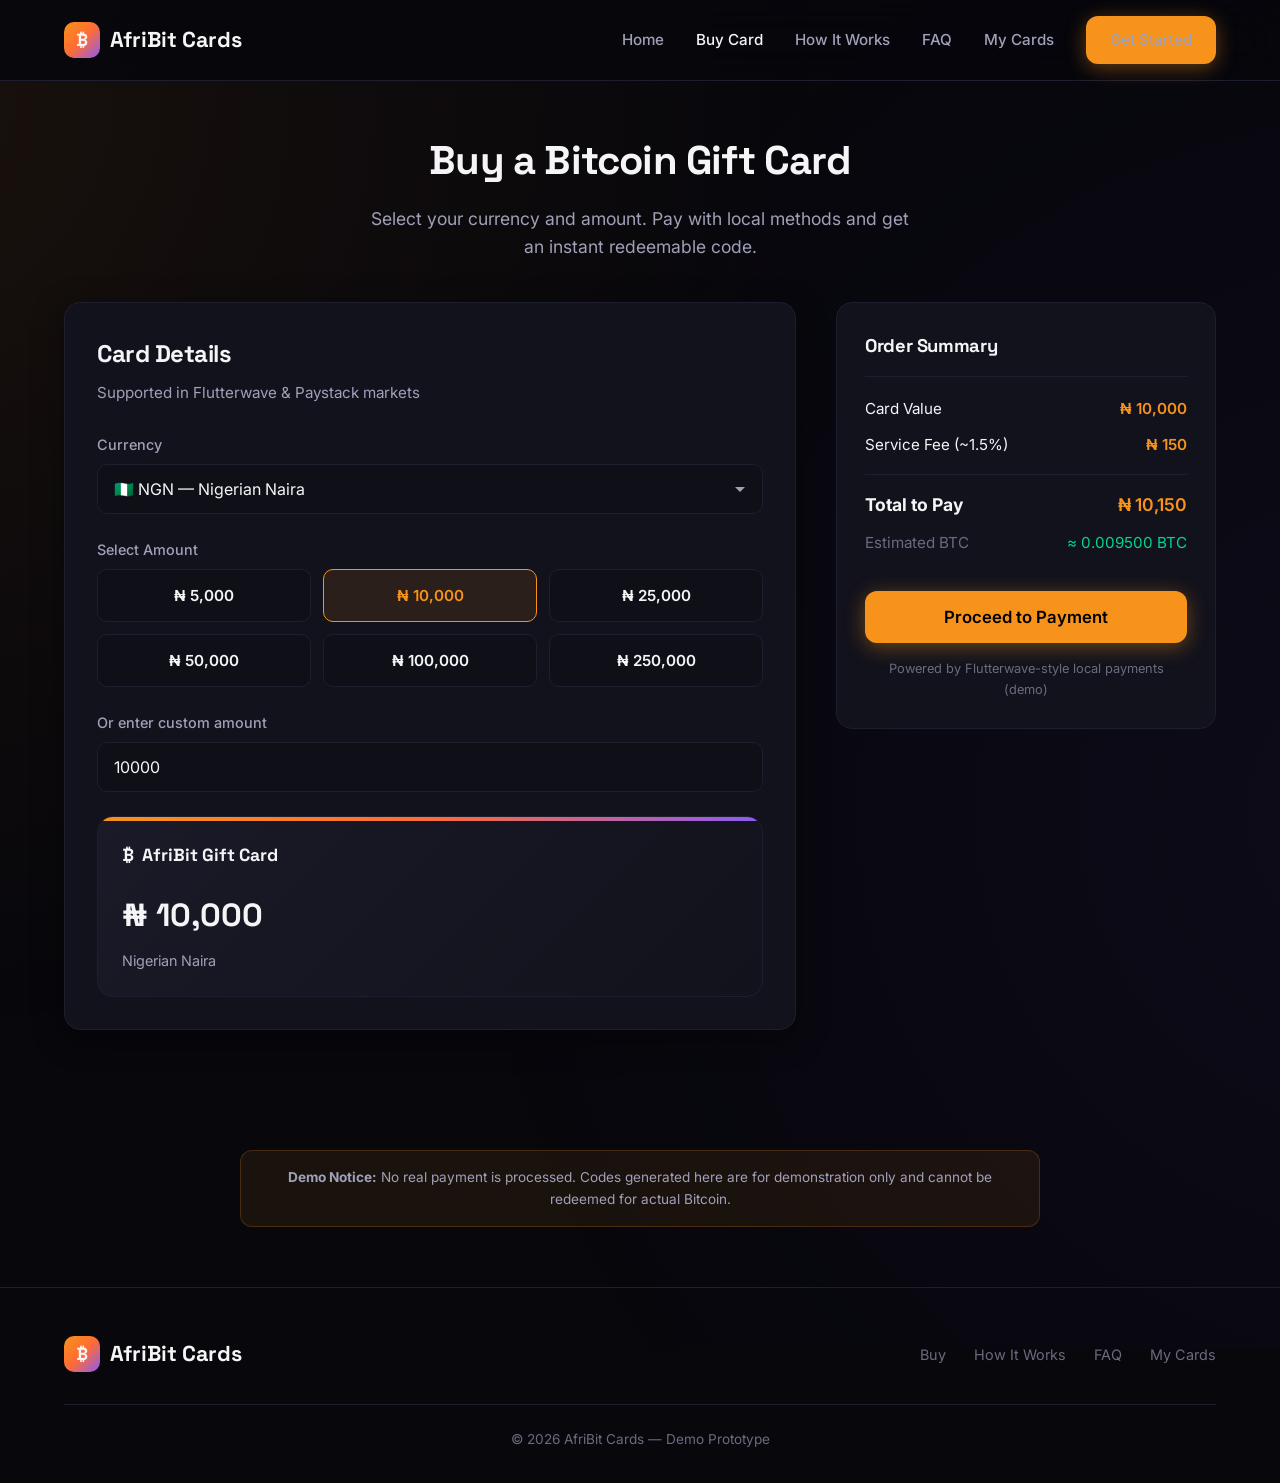
==== buy.html @ 43f4404a "Add files via upload" ====
<!DOCTYPE html>
<html lang="en">
<head>
  <meta charset="UTF-8">
  <meta name="viewport" content="width=device-width, initial-scale=1.0">
  <title>Buy Bitcoin Gift Card — AfriBit Cards</title>
  <link rel="stylesheet" href="css/style.css">
</head>
<body>
  <nav class="navbar">
    <div class="container nav-inner">
      <a href="index.html" class="logo">
        <div class="logo-icon">₿</div>
        AfriBit Cards
      </a>
      <div class="nav-links">
        <a href="index.html">Home</a>
        <a href="buy.html" class="active">Buy Card</a>
        <a href="how-it-works.html">How It Works</a>
        <a href="faq.html">FAQ</a>
        <a href="my-cards.html">My Cards</a>
        <a href="buy.html" class="btn btn-primary">Get Started</a>
      </div>
      <button class="mobile-toggle">☰</button>
    </div>
  </nav>

  <section class="section" style="padding-top: 48px;">
    <div class="container">
      <div class="section-header" style="margin-bottom: 40px;">
        <h2>Buy a Bitcoin Gift Card</h2>
        <p>Select your currency and amount. Pay with local methods and get an instant redeemable code.</p>
      </div>

      <div class="buy-layout">
        <!-- Form -->
        <div class="buy-card">
          <h2>Card Details</h2>
          <p class="subtitle">Supported in Flutterwave & Paystack markets</p>

          <div class="form-group">
            <label for="currency">Currency</label>
            <select id="currency" class="form-control">
              <!-- Populated by JS -->
            </select>
          </div>

          <div class="form-group">
            <label>Select Amount</label>
            <div class="amount-grid" id="amountGrid">
              <!-- Populated by JS -->
            </div>
          </div>

          <div class="form-group">
            <label for="customAmount">Or enter custom amount</label>
            <input type="number" id="customAmount" class="form-control" placeholder="Enter amount" min="1">
          </div>

          <div class="gift-preview">
            <div class="brand">
              <span>₿</span> AfriBit Gift Card
            </div>
            <div class="amount" id="previewAmount">₦ 10,000</div>
            <div class="currency" id="previewCurrency">Nigerian Naira</div>
          </div>
        </div>

        <!-- Summary -->
        <div class="summary-card">
          <h3>Order Summary</h3>
          <div class="summary-row">
            <span>Card Value</span>
            <span class="value" id="sumAmount">—</span>
          </div>
          <div class="summary-row">
            <span>Service Fee (~1.5%)</span>
            <span class="value" id="sumFee">—</span>
          </div>
          <div class="summary-row total">
            <span>Total to Pay</span>
            <span class="value" id="sumTotal">—</span>
          </div>
          <div class="summary-row" style="margin-top: 12px;">
            <span style="color: var(--text-muted);">Estimated BTC</span>
            <span id="sumBtc" style="color: var(--success);">—</span>
          </div>

          <button class="btn btn-primary btn-block btn-lg mt-6" onclick="openPaymentModal()">
            Proceed to Payment
          </button>

          <p style="font-size: 0.8rem; color: var(--text-muted); text-align: center; margin-top: 16px;">
            Powered by Flutterwave-style local payments (demo)
          </p>
        </div>
      </div>
    </div>
  </section>

  <!-- Payment Modal -->
  <div class="modal-overlay" id="paymentModal">
    <div class="modal">
      <!-- Step 1: Payment -->
      <div id="paymentStep">
        <h3>Complete Payment</h3>
        <p>Choose how you want to pay. This is a simulated flow for demonstration.</p>

        <div class="payment-methods">
          <div class="payment-method selected" onclick="selectPaymentMethod(this)">
            <div class="icon">FW</div>
            <div>
              <div style="font-weight: 600;">Flutterwave</div>
              <div style="font-size: 0.85rem; color: var(--text-muted);">Card, Bank, Mobile Money</div>
            </div>
          </div>
          <div class="payment-method" onclick="selectPaymentMethod(this)">
            <div class="icon">MM</div>
            <div>
              <div style="font-weight: 600;">Mobile Money</div>
              <div style="font-size: 0.85rem; color: var(--text-muted);">M-Pesa, MTN, Airtel, etc.</div>
            </div>
          </div>
          <div class="payment-method" onclick="selectPaymentMethod(this)">
            <div class="icon">BT</div>
            <div>
              <div style="font-weight: 600;">Bank Transfer</div>
              <div style="font-size: 0.85rem; color: var(--text-muted);">Direct local bank transfer</div>
            </div>
          </div>
        </div>

        <button class="btn btn-primary btn-block" id="payBtn" onclick="processPayment()">Pay Now</button>
        <button class="btn btn-outline btn-block mt-4" onclick="closePaymentModal()">Cancel</button>
      </div>

      <!-- Step 2: Success -->
      <div id="successStep" style="display: none; text-align: center;">
        <div style="font-size: 3rem; margin-bottom: 12px;">🎉</div>
        <h3>Payment Successful!</h3>
        <p>Your Bitcoin gift card is ready. Amount: <strong id="successAmount"></strong></p>

        <div class="success-code" id="giftCode">AB-XXXX-XXXX-XXXX</div>

        <button class="btn btn-primary btn-block" id="copyBtn" onclick="copyCode()">Copy Code</button>
        <button class="btn btn-outline btn-block mt-4" id="emailSimBtn" onclick="simulateBuyEmail()">📧 Simulate Email Receipt</button>
        <a href="my-cards.html" class="btn btn-outline btn-block mt-4">View My Cards</a>
        <button class="btn btn-outline btn-block mt-4" onclick="closeSuccess()" style="margin-top: 12px;">Buy Another</button>
        <div id="buyEmailPreview" style="display:none; margin-top:16px; text-align:left; background:var(--bg-secondary); border:1px solid var(--border); border-radius:12px; padding:16px; font-size:0.85rem;"></div>
      </div>
    </div>
  </div>

  <div class="disclaimer">
    <strong>Demo Notice:</strong> No real payment is processed. Codes generated here are for demonstration only and cannot be redeemed for actual Bitcoin.
  </div>

  <footer class="footer">
    <div class="container">
      <div class="footer-inner">
        <a href="index.html" class="logo">
          <div class="logo-icon">₿</div>
          AfriBit Cards
        </a>
        <div class="footer-links">
          <a href="buy.html">Buy</a>
          <a href="how-it-works.html">How It Works</a>
          <a href="faq.html">FAQ</a>
          <a href="my-cards.html">My Cards</a>
        </div>
      </div>
      <div class="footer-bottom">
        © 2026 AfriBit Cards — Demo Prototype
      </div>
    </div>
  </footer>

  <script src="js/main.js"></script>
</body>
</html>
---- css/style.css ----
/* AfriBit Cards - Modern Dark Crypto Style */
@import url('https://fonts.googleapis.com/css2?family=Inter:wght@300;400;500;600;700;800&family=Space+Grotesk:wght@500;600;700&display=swap');

:root {
  --bg-primary: #07070c;
  --bg-secondary: #0f0f18;
  --bg-card: #12121c;
  --bg-card-hover: #1a1a28;
  --border: #1e1e2e;
  --border-glow: rgba(247, 147, 26, 0.25);
  --text-primary: #f5f5f7;
  --text-secondary: #a0a0b8;
  --text-muted: #6b6b80;
  --accent: #f7931a;
  --accent-hover: #ffaa33;
  --accent-glow: rgba(247, 147, 26, 0.4);
  --success: #00d68f;
  --purple: #8b5cf6;
  --gradient: linear-gradient(135deg, #f7931a 0%, #ff6b35 50%, #8b5cf6 100%);
  --gradient-dark: linear-gradient(180deg, #0f0f18 0%, #07070c 100%);
  --radius: 16px;
  --radius-sm: 10px;
  --shadow: 0 8px 32px rgba(0, 0, 0, 0.4);
  --shadow-glow: 0 0 40px rgba(247, 147, 26, 0.15);
}

* {
  margin: 0;
  padding: 0;
  box-sizing: border-box;
}

body {
  font-family: 'Inter', system-ui, sans-serif;
  background: var(--bg-primary);
  color: var(--text-primary);
  line-height: 1.6;
  min-height: 100vh;
  overflow-x: hidden;
}

/* Background effects */
body::before {
  content: '';
  position: fixed;
  top: -50%;
  left: -50%;
  width: 200%;
  height: 200%;
  background: 
    radial-gradient(circle at 20% 30%, rgba(247, 147, 26, 0.08) 0%, transparent 40%),
    radial-gradient(circle at 80% 70%, rgba(139, 92, 246, 0.06) 0%, transparent 40%);
  pointer-events: none;
  z-index: -1;
}

a {
  color: inherit;
  text-decoration: none;
}

img {
  max-width: 100%;
}

/* Typography */
h1, h2, h3, h4 {
  font-family: 'Space Grotesk', 'Inter', sans-serif;
  font-weight: 700;
  letter-spacing: -0.02em;
}

.container {
  width: 100%;
  max-width: 1200px;
  margin: 0 auto;
  padding: 0 24px;
}

/* ========== NAVBAR ========== */
.navbar {
  position: sticky;
  top: 0;
  z-index: 100;
  background: rgba(7, 7, 12, 0.85);
  backdrop-filter: blur(20px);
  border-bottom: 1px solid var(--border);
  padding: 16px 0;
}

.nav-inner {
  display: flex;
  align-items: center;
  justify-content: space-between;
}

.logo {
  display: flex;
  align-items: center;
  gap: 10px;
  font-family: 'Space Grotesk', sans-serif;
  font-weight: 700;
  font-size: 1.35rem;
}

.logo-icon {
  width: 36px;
  height: 36px;
  background: var(--gradient);
  border-radius: 10px;
  display: flex;
  align-items: center;
  justify-content: center;
  font-size: 1.1rem;
}

.nav-links {
  display: flex;
  align-items: center;
  gap: 32px;
}

.nav-links a {
  color: var(--text-secondary);
  font-weight: 500;
  font-size: 0.95rem;
  transition: color 0.2s;
}

.nav-links a:hover,
.nav-links a.active {
  color: var(--text-primary);
}

.btn {
  display: inline-flex;
  align-items: center;
  justify-content: center;
  gap: 8px;
  padding: 12px 24px;
  border-radius: 12px;
  font-weight: 600;
  font-size: 0.95rem;
  border: none;
  cursor: pointer;
  transition: all 0.25s ease;
  font-family: inherit;
}

.btn-primary {
  background: var(--accent);
  color: #000;
  box-shadow: 0 4px 20px var(--accent-glow);
}

.btn-primary:hover {
  background: var(--accent-hover);
  transform: translateY(-2px);
  box-shadow: 0 6px 28px var(--accent-glow);
}

.btn-outline {
  background: transparent;
  color: var(--text-primary);
  border: 1px solid var(--border);
}

.btn-outline:hover {
  border-color: var(--accent);
  color: var(--accent);
}

.btn-lg {
  padding: 16px 32px;
  font-size: 1.05rem;
}

.btn-block {
  width: 100%;
}

/* ========== HERO ========== */
.hero {
  padding: 80px 0 100px;
  text-align: center;
  position: relative;
}

.hero-badge {
  display: inline-flex;
  align-items: center;
  gap: 8px;
  background: rgba(247, 147, 26, 0.12);
  border: 1px solid rgba(247, 147, 26, 0.3);
  color: var(--accent);
  padding: 8px 16px;
  border-radius: 50px;
  font-size: 0.85rem;
  font-weight: 600;
  margin-bottom: 28px;
}

.hero h1 {
  font-size: clamp(2.4rem, 5.5vw, 3.8rem);
  line-height: 1.15;
  margin-bottom: 20px;
  max-width: 800px;
  margin-left: auto;
  margin-right: auto;
}

.hero h1 span {
  background: var(--gradient);
  -webkit-background-clip: text;
  -webkit-text-fill-color: transparent;
  background-clip: text;
}

.hero p {
  font-size: 1.2rem;
  color: var(--text-secondary);
  max-width: 580px;
  margin: 0 auto 40px;
}

.hero-cta {
  display: flex;
  gap: 16px;
  justify-content: center;
  flex-wrap: wrap;
}

.hero-stats {
  display: flex;
  justify-content: center;
  gap: 48px;
  margin-top: 64px;
  flex-wrap: wrap;
}

.stat {
  text-align: center;
}

.stat-value {
  font-family: 'Space Grotesk', sans-serif;
  font-size: 1.8rem;
  font-weight: 700;
  color: var(--accent);
}

.stat-label {
  font-size: 0.9rem;
  color: var(--text-muted);
  margin-top: 4px;
}

/* ========== SECTIONS ========== */
.section {
  padding: 80px 0;
}

.section-header {
  text-align: center;
  margin-bottom: 56px;
}

.section-header h2 {
  font-size: clamp(1.8rem, 3.5vw, 2.5rem);
  margin-bottom: 12px;
}

.section-header p {
  color: var(--text-secondary);
  font-size: 1.1rem;
  max-width: 560px;
  margin: 0 auto;
}

/* Cards grid */
.features-grid {
  display: grid;
  grid-template-columns: repeat(auto-fit, minmax(280px, 1fr));
  gap: 24px;
}

.feature-card {
  background: var(--bg-card);
  border: 1px solid var(--border);
  border-radius: var(--radius);
  padding: 32px;
  transition: all 0.3s ease;
}

.feature-card:hover {
  border-color: var(--border-glow);
  background: var(--bg-card-hover);
  transform: translateY(-4px);
  box-shadow: var(--shadow-glow);
}

.feature-icon {
  width: 52px;
  height: 52px;
  background: rgba(247, 147, 26, 0.12);
  border-radius: 14px;
  display: flex;
  align-items: center;
  justify-content: center;
  font-size: 1.5rem;
  margin-bottom: 20px;
}

.feature-card h3 {
  font-size: 1.25rem;
  margin-bottom: 10px;
}

.feature-card p {
  color: var(--text-secondary);
  font-size: 0.95rem;
}

/* ========== BUY PAGE ========== */
.buy-layout {
  display: grid;
  grid-template-columns: 1fr 380px;
  gap: 40px;
  align-items: start;
}

@media (max-width: 900px) {
  .buy-layout {
    grid-template-columns: 1fr;
  }
}

.buy-card {
  background: var(--bg-card);
  border: 1px solid var(--border);
  border-radius: var(--radius);
  padding: 32px;
  box-shadow: var(--shadow);
}

.buy-card h2 {
  font-size: 1.5rem;
  margin-bottom: 8px;
}

.buy-card .subtitle {
  color: var(--text-secondary);
  margin-bottom: 28px;
  font-size: 0.95rem;
}

.form-group {
  margin-bottom: 24px;
}

.form-group label {
  display: block;
  font-weight: 500;
  font-size: 0.9rem;
  margin-bottom: 8px;
  color: var(--text-secondary);
}

.form-control {
  width: 100%;
  padding: 14px 16px;
  background: var(--bg-secondary);
  border: 1px solid var(--border);
  border-radius: var(--radius-sm);
  color: var(--text-primary);
  font-size: 1rem;
  font-family: inherit;
  transition: border-color 0.2s;
}

.form-control:focus {
  outline: none;
  border-color: var(--accent);
}

select.form-control {
  appearance: none;
  background-image: url("data:image/svg+xml,%3Csvg xmlns='http://www.w3.org/2000/svg' width='16' height='16' fill='%23a0a0b8' viewBox='0 0 16 16'%3E%3Cpath d='M8 11L3 6h10l-5 5z'/%3E%3C/svg%3E");
  background-repeat: no-repeat;
  background-position: right 14px center;
  padding-right: 40px;
}

.amount-grid {
  display: grid;
  grid-template-columns: repeat(3, 1fr);
  gap: 12px;
  margin-bottom: 16px;
}

.amount-btn {
  padding: 16px 8px;
  background: var(--bg-secondary);
  border: 1px solid var(--border);
  border-radius: var(--radius-sm);
  color: var(--text-primary);
  font-weight: 600;
  cursor: pointer;
  transition: all 0.2s;
  font-family: inherit;
  font-size: 0.95rem;
}

.amount-btn:hover,
.amount-btn.active {
  border-color: var(--accent);
  background: rgba(247, 147, 26, 0.1);
  color: var(--accent);
}

.custom-amount {
  display: flex;
  gap: 12px;
  align-items: center;
}

.custom-amount input {
  flex: 1;
}

.summary-card {
  background: var(--bg-card);
  border: 1px solid var(--border);
  border-radius: var(--radius);
  padding: 28px;
  position: sticky;
  top: 100px;
}

.summary-card h3 {
  font-size: 1.15rem;
  margin-bottom: 20px;
  padding-bottom: 16px;
  border-bottom: 1px solid var(--border);
}

.summary-row {
  display: flex;
  justify-content: space-between;
  margin-bottom: 12px;
  font-size: 0.95rem;
}

.summary-row.total {
  margin-top: 16px;
  padding-top: 16px;
  border-top: 1px solid var(--border);
  font-weight: 700;
  font-size: 1.1rem;
}

.summary-row .value {
  color: var(--accent);
  font-weight: 600;
}

/* Gift card preview */
.gift-preview {
  background: linear-gradient(135deg, #1a1a28 0%, #12121c 100%);
  border: 1px solid var(--border);
  border-radius: 16px;
  padding: 24px;
  margin-top: 24px;
  position: relative;
  overflow: hidden;
}

.gift-preview::before {
  content: '';
  position: absolute;
  top: 0;
  left: 0;
  right: 0;
  height: 4px;
  background: var(--gradient);
}

.gift-preview .brand {
  font-family: 'Space Grotesk', sans-serif;
  font-weight: 700;
  font-size: 1.1rem;
  margin-bottom: 20px;
  display: flex;
  align-items: center;
  gap: 8px;
}

.gift-preview .amount {
  font-size: 2rem;
  font-weight: 800;
  font-family: 'Space Grotesk', sans-serif;
  margin-bottom: 8px;
}

.gift-preview .currency {
  color: var(--text-secondary);
  font-size: 0.9rem;
}

/* Modal */
.modal-overlay {
  position: fixed;
  inset: 0;
  background: rgba(0, 0, 0, 0.75);
  backdrop-filter: blur(8px);
  display: flex;
  align-items: center;
  justify-content: center;
  z-index: 1000;
  opacity: 0;
  visibility: hidden;
  transition: all 0.3s;
}

.modal-overlay.active {
  opacity: 1;
  visibility: visible;
}

.modal {
  background: var(--bg-card);
  border: 1px solid var(--border);
  border-radius: 20px;
  padding: 36px;
  width: 90%;
  max-width: 440px;
  transform: translateY(20px);
  transition: transform 0.3s;
  box-shadow: var(--shadow);
}

.modal-overlay.active .modal {
  transform: translateY(0);
}

.modal h3 {
  font-size: 1.4rem;
  margin-bottom: 8px;
}

.modal p {
  color: var(--text-secondary);
  margin-bottom: 24px;
  font-size: 0.95rem;
}

.payment-methods {
  display: grid;
  gap: 12px;
  margin-bottom: 24px;
}

.payment-method {
  display: flex;
  align-items: center;
  gap: 14px;
  padding: 16px;
  background: var(--bg-secondary);
  border: 1px solid var(--border);
  border-radius: 12px;
  cursor: pointer;
  transition: all 0.2s;
}

.payment-method:hover,
.payment-method.selected {
  border-color: var(--accent);
  background: rgba(247, 147, 26, 0.08);
}

.payment-method .icon {
  width: 40px;
  height: 40px;
  background: #fff;
  border-radius: 8px;
  display: flex;
  align-items: center;
  justify-content: center;
  font-weight: 700;
  font-size: 0.75rem;
  color: #000;
}

/* Success state */
.success-code {
  background: var(--bg-secondary);
  border: 1px dashed var(--accent);
  border-radius: 12px;
  padding: 20px;
  text-align: center;
  margin: 20px 0;
  font-family: 'Space Grotesk', monospace;
  font-size: 1.3rem;
  font-weight: 700;
  letter-spacing: 2px;
  color: var(--accent);
  word-break: break-all;
}

/* ========== HOW IT WORKS ========== */
.steps {
  display: grid;
  grid-template-columns: repeat(auto-fit, minmax(240px, 1fr));
  gap: 32px;
  counter-reset: step;
}

.step {
  position: relative;
  text-align: center;
  padding: 0 16px;
}

.step-number {
  width: 56px;
  height: 56px;
  background: var(--gradient);
  border-radius: 50%;
  display: flex;
  align-items: center;
  justify-content: center;
  font-family: 'Space Grotesk', sans-serif;
  font-weight: 700;
  font-size: 1.3rem;
  color: #000;
  margin: 0 auto 20px;
}

.step h3 {
  font-size: 1.2rem;
  margin-bottom: 10px;
}

.step p {
  color: var(--text-secondary);
  font-size: 0.95rem;
}

/* ========== FAQ ========== */
.faq-list {
  max-width: 760px;
  margin: 0 auto;
}

.faq-item {
  background: var(--bg-card);
  border: 1px solid var(--border);
  border-radius: var(--radius-sm);
  margin-bottom: 12px;
  overflow: hidden;
}

.faq-question {
  width: 100%;
  padding: 20px 24px;
  background: transparent;
  border: none;
  color: var(--text-primary);
  font-weight: 600;
  font-size: 1rem;
  text-align: left;
  cursor: pointer;
  display: flex;
  justify-content: space-between;
  align-items: center;
  font-family: inherit;
}

.faq-question:hover {
  color: var(--accent);
}

.faq-answer {
  padding: 0 24px 20px;
  color: var(--text-secondary);
  font-size: 0.95rem;
  display: none;
}

.faq-item.open .faq-answer {
  display: block;
}

.faq-item.open .faq-question span {
  transform: rotate(45deg);
}

/* ========== FOOTER ========== */
.footer {
  border-top: 1px solid var(--border);
  padding: 48px 0 32px;
  margin-top: 60px;
}

.footer-inner {
  display: flex;
  justify-content: space-between;
  align-items: center;
  flex-wrap: wrap;
  gap: 24px;
}

.footer-links {
  display: flex;
  gap: 28px;
}

.footer-links a {
  color: var(--text-muted);
  font-size: 0.9rem;
}

.footer-links a:hover {
  color: var(--text-primary);
}

.footer-bottom {
  margin-top: 32px;
  padding-top: 24px;
  border-top: 1px solid var(--border);
  text-align: center;
  color: var(--text-muted);
  font-size: 0.85rem;
}

.disclaimer {
  background: rgba(247, 147, 26, 0.08);
  border: 1px solid rgba(247, 147, 26, 0.2);
  border-radius: 12px;
  padding: 16px 20px;
  margin: 40px auto 0;
  max-width: 800px;
  font-size: 0.85rem;
  color: var(--text-secondary);
  text-align: center;
}

/* Utilities */
.text-center { text-align: center; }
.mt-4 { margin-top: 16px; }
.mt-6 { margin-top: 24px; }
.mb-4 { margin-bottom: 16px; }

/* Mobile nav */
.mobile-toggle {
  display: none;
  background: none;
  border: none;
  color: var(--text-primary);
  font-size: 1.5rem;
  cursor: pointer;
}

@media (max-width: 768px) {
  .nav-links {
    display: none;
  }
  .mobile-toggle {
    display: block;
  }
  .hero {
    padding: 60px 0 80px;
  }
  .hero-stats {
    gap: 32px;
  }
  .amount-grid {
    grid-template-columns: repeat(2, 1fr);
  }
}
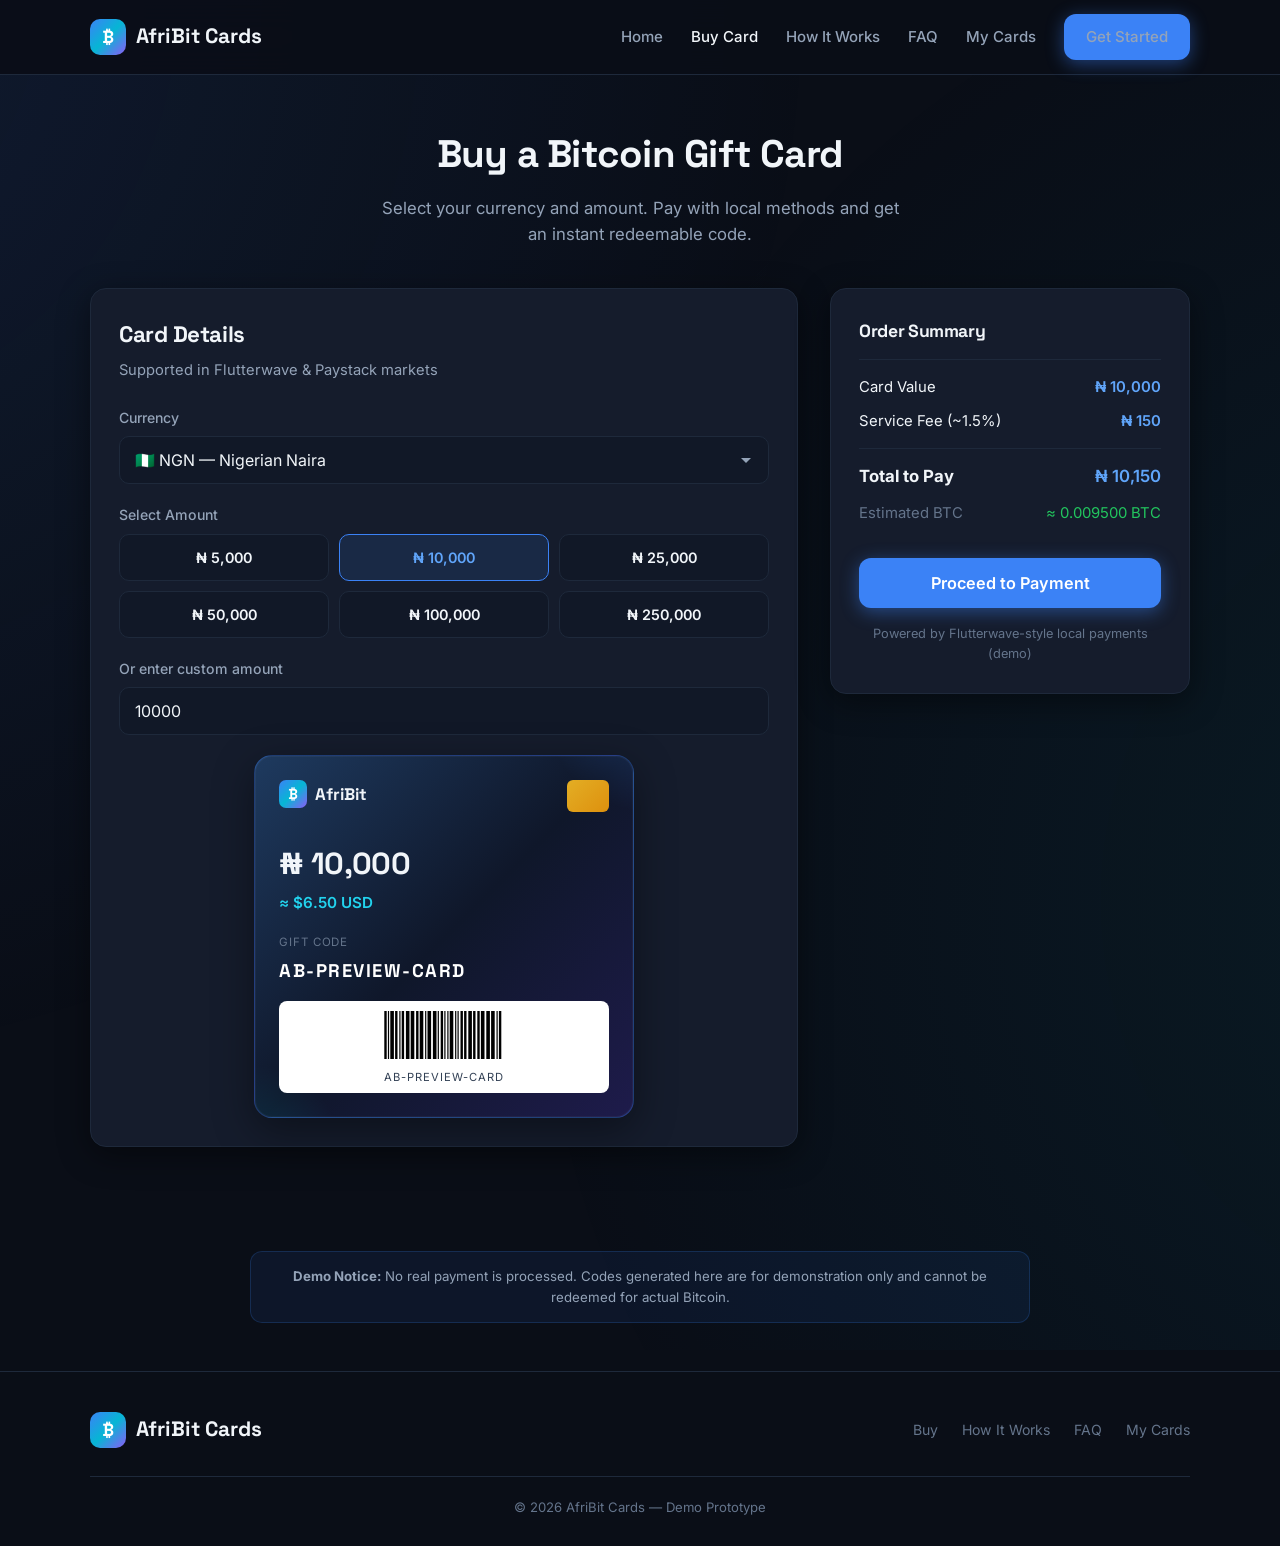
==== commit 119c2e9d: "Add files via upload" ====
--- a/buy.html
+++ b/buy.html
@@ -57,12 +57,8 @@
             <input type="number" id="customAmount" class="form-control" placeholder="Enter amount" min="1">
           </div>
 
-          <div class="gift-preview">
-            <div class="brand">
-              <span>₿</span> AfriBit Gift Card
-            </div>
-            <div class="amount" id="previewAmount">₦ 10,000</div>
-            <div class="currency" id="previewCurrency">Nigerian Naira</div>
+          <div class="gift-preview" id="livePreview">
+            <!-- live preview updated by JS -->
           </div>
         </div>
 
--- a/css/style.css
+++ b/css/style.css
@@ -1,34 +1,30 @@
-/* AfriBit Cards - Modern Dark Crypto Style */
+/* AfriBit Cards - Dark Blue Modern Fintech Theme */
 @import url('https://fonts.googleapis.com/css2?family=Inter:wght@300;400;500;600;700;800&family=Space+Grotesk:wght@500;600;700&display=swap');
 
 :root {
-  --bg-primary: #07070c;
-  --bg-secondary: #0f0f18;
-  --bg-card: #12121c;
-  --bg-card-hover: #1a1a28;
-  --border: #1e1e2e;
-  --border-glow: rgba(247, 147, 26, 0.25);
-  --text-primary: #f5f5f7;
-  --text-secondary: #a0a0b8;
-  --text-muted: #6b6b80;
-  --accent: #f7931a;
-  --accent-hover: #ffaa33;
-  --accent-glow: rgba(247, 147, 26, 0.4);
-  --success: #00d68f;
-  --purple: #8b5cf6;
-  --gradient: linear-gradient(135deg, #f7931a 0%, #ff6b35 50%, #8b5cf6 100%);
-  --gradient-dark: linear-gradient(180deg, #0f0f18 0%, #07070c 100%);
+  --bg-primary: #0a0e17;
+  --bg-secondary: #111827;
+  --bg-card: #151c2c;
+  --bg-card-hover: #1c2538;
+  --border: #1e293b;
+  --border-glow: rgba(59, 130, 246, 0.35);
+  --text-primary: #f1f5f9;
+  --text-secondary: #94a3b8;
+  --text-muted: #64748b;
+  --accent: #3b82f6;
+  --accent-hover: #60a5fa;
+  --accent-glow: rgba(59, 130, 246, 0.45);
+  --success: #22c55e;
+  --cyan: #22d3ee;
+  --gradient: linear-gradient(135deg, #3b82f6 0%, #06b6d4 50%, #8b5cf6 100%);
+  --gradient-card: linear-gradient(135deg, #1e3a5f 0%, #0f172a 50%, #1e1b4b 100%);
   --radius: 16px;
   --radius-sm: 10px;
-  --shadow: 0 8px 32px rgba(0, 0, 0, 0.4);
-  --shadow-glow: 0 0 40px rgba(247, 147, 26, 0.15);
-}
-
-* {
-  margin: 0;
-  padding: 0;
-  box-sizing: border-box;
-}
+  --shadow: 0 8px 32px rgba(0, 0, 0, 0.45);
+  --shadow-glow: 0 0 40px rgba(59, 130, 246, 0.18);
+}
+
+* { margin: 0; padding: 0; box-sizing: border-box; }
 
 body {
   font-family: 'Inter', system-ui, sans-serif;
@@ -39,31 +35,21 @@
   overflow-x: hidden;
 }
 
-/* Background effects */
 body::before {
   content: '';
   position: fixed;
-  top: -50%;
-  left: -50%;
-  width: 200%;
-  height: 200%;
+  top: -50%; left: -50%;
+  width: 200%; height: 200%;
   background: 
-    radial-gradient(circle at 20% 30%, rgba(247, 147, 26, 0.08) 0%, transparent 40%),
-    radial-gradient(circle at 80% 70%, rgba(139, 92, 246, 0.06) 0%, transparent 40%);
+    radial-gradient(circle at 15% 25%, rgba(59, 130, 246, 0.12) 0%, transparent 42%),
+    radial-gradient(circle at 85% 75%, rgba(6, 182, 212, 0.08) 0%, transparent 40%);
   pointer-events: none;
   z-index: -1;
 }
 
-a {
-  color: inherit;
-  text-decoration: none;
-}
-
-img {
-  max-width: 100%;
-}
-
-/* Typography */
+a { color: inherit; text-decoration: none; }
+img { max-width: 100%; }
+
 h1, h2, h3, h4 {
   font-family: 'Space Grotesk', 'Inter', sans-serif;
   font-weight: 700;
@@ -72,26 +58,28 @@
 
 .container {
   width: 100%;
-  max-width: 1200px;
+  max-width: 1140px;
   margin: 0 auto;
-  padding: 0 24px;
-}
-
-/* ========== NAVBAR ========== */
+  padding: 0 20px;
+}
+
+/* NAVBAR */
 .navbar {
   position: sticky;
   top: 0;
   z-index: 100;
-  background: rgba(7, 7, 12, 0.85);
-  backdrop-filter: blur(20px);
+  background: rgba(10, 14, 23, 0.92);
+  backdrop-filter: blur(16px);
   border-bottom: 1px solid var(--border);
-  padding: 16px 0;
+  padding: 14px 0;
 }
 
 .nav-inner {
   display: flex;
   align-items: center;
   justify-content: space-between;
+  gap: 16px;
+  position: relative;
 }
 
 .logo {
@@ -100,47 +88,46 @@
   gap: 10px;
   font-family: 'Space Grotesk', sans-serif;
   font-weight: 700;
-  font-size: 1.35rem;
+  font-size: 1.3rem;
+  white-space: nowrap;
 }
 
 .logo-icon {
-  width: 36px;
-  height: 36px;
+  width: 36px; height: 36px;
   background: var(--gradient);
   border-radius: 10px;
   display: flex;
   align-items: center;
   justify-content: center;
   font-size: 1.1rem;
+  color: #fff;
 }
 
 .nav-links {
   display: flex;
   align-items: center;
-  gap: 32px;
+  gap: 28px;
 }
 
 .nav-links a {
   color: var(--text-secondary);
   font-weight: 500;
-  font-size: 0.95rem;
+  font-size: 0.94rem;
   transition: color 0.2s;
 }
 
 .nav-links a:hover,
-.nav-links a.active {
-  color: var(--text-primary);
-}
+.nav-links a.active { color: var(--text-primary); }
 
 .btn {
   display: inline-flex;
   align-items: center;
   justify-content: center;
   gap: 8px;
-  padding: 12px 24px;
+  padding: 11px 22px;
   border-radius: 12px;
   font-weight: 600;
-  font-size: 0.95rem;
+  font-size: 0.94rem;
   border: none;
   cursor: pointer;
   transition: all 0.25s ease;
@@ -149,14 +136,14 @@
 
 .btn-primary {
   background: var(--accent);
-  color: #000;
-  box-shadow: 0 4px 20px var(--accent-glow);
+  color: #fff;
+  box-shadow: 0 4px 18px var(--accent-glow);
 }
 
 .btn-primary:hover {
   background: var(--accent-hover);
   transform: translateY(-2px);
-  box-shadow: 0 6px 28px var(--accent-glow);
+  box-shadow: 0 6px 24px var(--accent-glow);
 }
 
 .btn-outline {
@@ -170,41 +157,55 @@
   color: var(--accent);
 }
 
-.btn-lg {
-  padding: 16px 32px;
-  font-size: 1.05rem;
-}
-
-.btn-block {
-  width: 100%;
-}
-
-/* ========== HERO ========== */
-.hero {
-  padding: 80px 0 100px;
-  text-align: center;
-  position: relative;
-}
+.btn-lg { padding: 15px 30px; font-size: 1.02rem; }
+.btn-block { width: 100%; }
+.btn-sm { padding: 7px 14px; font-size: 0.82rem; border-radius: 8px; }
+
+.mobile-toggle {
+  display: none;
+  background: none;
+  border: none;
+  color: var(--text-primary);
+  font-size: 1.5rem;
+  cursor: pointer;
+  padding: 4px 8px;
+}
+
+.nav-links.mobile-open {
+  display: flex !important;
+  flex-direction: column;
+  position: absolute;
+  top: 100%;
+  left: 0; right: 0;
+  background: var(--bg-secondary);
+  border-bottom: 1px solid var(--border);
+  padding: 16px 20px 24px;
+  gap: 12px;
+  z-index: 99;
+}
+
+/* HERO */
+.hero { padding: 72px 0 90px; text-align: center; }
 
 .hero-badge {
   display: inline-flex;
   align-items: center;
   gap: 8px;
-  background: rgba(247, 147, 26, 0.12);
-  border: 1px solid rgba(247, 147, 26, 0.3);
-  color: var(--accent);
-  padding: 8px 16px;
+  background: rgba(59, 130, 246, 0.12);
+  border: 1px solid rgba(59, 130, 246, 0.3);
+  color: var(--accent-hover);
+  padding: 7px 16px;
   border-radius: 50px;
-  font-size: 0.85rem;
+  font-size: 0.84rem;
   font-weight: 600;
-  margin-bottom: 28px;
+  margin-bottom: 24px;
 }
 
 .hero h1 {
-  font-size: clamp(2.4rem, 5.5vw, 3.8rem);
+  font-size: clamp(2.3rem, 5.2vw, 3.6rem);
   line-height: 1.15;
-  margin-bottom: 20px;
-  max-width: 800px;
+  margin-bottom: 18px;
+  max-width: 780px;
   margin-left: auto;
   margin-right: auto;
 }
@@ -217,15 +218,15 @@
 }
 
 .hero p {
-  font-size: 1.2rem;
+  font-size: 1.15rem;
   color: var(--text-secondary);
-  max-width: 580px;
-  margin: 0 auto 40px;
+  max-width: 560px;
+  margin: 0 auto 36px;
 }
 
 .hero-cta {
   display: flex;
-  gap: 16px;
+  gap: 14px;
   justify-content: center;
   flex-wrap: wrap;
 }
@@ -234,141 +235,113 @@
   display: flex;
   justify-content: center;
   gap: 48px;
-  margin-top: 64px;
+  margin-top: 56px;
   flex-wrap: wrap;
 }
 
-.stat {
-  text-align: center;
-}
-
+.stat { text-align: center; }
 .stat-value {
   font-family: 'Space Grotesk', sans-serif;
-  font-size: 1.8rem;
+  font-size: 1.7rem;
   font-weight: 700;
-  color: var(--accent);
-}
-
+  color: var(--accent-hover);
+}
 .stat-label {
-  font-size: 0.9rem;
+  font-size: 0.88rem;
   color: var(--text-muted);
   margin-top: 4px;
 }
 
-/* ========== SECTIONS ========== */
-.section {
-  padding: 80px 0;
-}
+/* SECTIONS */
+.section { padding: 72px 0; }
 
 .section-header {
   text-align: center;
-  margin-bottom: 56px;
+  margin-bottom: 48px;
 }
 
 .section-header h2 {
-  font-size: clamp(1.8rem, 3.5vw, 2.5rem);
-  margin-bottom: 12px;
+  font-size: clamp(1.7rem, 3.4vw, 2.4rem);
+  margin-bottom: 10px;
 }
 
 .section-header p {
   color: var(--text-secondary);
-  font-size: 1.1rem;
-  max-width: 560px;
+  font-size: 1.05rem;
+  max-width: 540px;
   margin: 0 auto;
 }
 
-/* Cards grid */
 .features-grid {
   display: grid;
-  grid-template-columns: repeat(auto-fit, minmax(280px, 1fr));
-  gap: 24px;
+  grid-template-columns: repeat(auto-fit, minmax(270px, 1fr));
+  gap: 20px;
 }
 
 .feature-card {
   background: var(--bg-card);
   border: 1px solid var(--border);
   border-radius: var(--radius);
-  padding: 32px;
+  padding: 28px;
   transition: all 0.3s ease;
 }
 
 .feature-card:hover {
   border-color: var(--border-glow);
   background: var(--bg-card-hover);
-  transform: translateY(-4px);
+  transform: translateY(-3px);
   box-shadow: var(--shadow-glow);
 }
 
 .feature-icon {
-  width: 52px;
-  height: 52px;
-  background: rgba(247, 147, 26, 0.12);
-  border-radius: 14px;
-  display: flex;
-  align-items: center;
-  justify-content: center;
-  font-size: 1.5rem;
-  margin-bottom: 20px;
-}
-
-.feature-card h3 {
-  font-size: 1.25rem;
-  margin-bottom: 10px;
-}
-
-.feature-card p {
-  color: var(--text-secondary);
-  font-size: 0.95rem;
-}
-
-/* ========== BUY PAGE ========== */
+  width: 48px; height: 48px;
+  background: rgba(59, 130, 246, 0.12);
+  border-radius: 12px;
+  display: flex;
+  align-items: center;
+  justify-content: center;
+  font-size: 1.4rem;
+  margin-bottom: 16px;
+}
+
+.feature-card h3 { font-size: 1.18rem; margin-bottom: 8px; }
+.feature-card p { color: var(--text-secondary); font-size: 0.93rem; }
+
+/* BUY */
 .buy-layout {
   display: grid;
-  grid-template-columns: 1fr 380px;
-  gap: 40px;
+  grid-template-columns: 1fr 360px;
+  gap: 32px;
   align-items: start;
 }
 
 @media (max-width: 900px) {
-  .buy-layout {
-    grid-template-columns: 1fr;
-  }
-}
-
-.buy-card {
+  .buy-layout { grid-template-columns: 1fr; }
+}
+
+.buy-card, .summary-card {
   background: var(--bg-card);
   border: 1px solid var(--border);
   border-radius: var(--radius);
-  padding: 32px;
+  padding: 28px;
   box-shadow: var(--shadow);
 }
 
-.buy-card h2 {
-  font-size: 1.5rem;
-  margin-bottom: 8px;
-}
-
-.buy-card .subtitle {
-  color: var(--text-secondary);
-  margin-bottom: 28px;
-  font-size: 0.95rem;
-}
-
-.form-group {
-  margin-bottom: 24px;
-}
-
+.buy-card h2 { font-size: 1.4rem; margin-bottom: 6px; }
+.buy-card .subtitle { color: var(--text-secondary); margin-bottom: 24px; font-size: 0.92rem; }
+
+.form-group { margin-bottom: 20px; }
 .form-group label {
   display: block;
   font-weight: 500;
-  font-size: 0.9rem;
-  margin-bottom: 8px;
+  font-size: 0.88rem;
+  margin-bottom: 7px;
   color: var(--text-secondary);
 }
 
 .form-control {
   width: 100%;
-  padding: 14px 16px;
+  padding: 13px 15px;
   background: var(--bg-secondary);
   border: 1px solid var(--border);
   border-radius: var(--radius-sm);
@@ -385,7 +358,7 @@
 
 select.form-control {
   appearance: none;
-  background-image: url("data:image/svg+xml,%3Csvg xmlns='http://www.w3.org/2000/svg' width='16' height='16' fill='%23a0a0b8' viewBox='0 0 16 16'%3E%3Cpath d='M8 11L3 6h10l-5 5z'/%3E%3C/svg%3E");
+  background-image: url("data:image/svg+xml,%3Csvg xmlns='http://www.w3.org/2000/svg' width='16' height='16' fill='%2394a3b8' viewBox='0 0 16 16'%3E%3Cpath d='M8 11L3 6h10l-5 5z'/%3E%3C/svg%3E");
   background-repeat: no-repeat;
   background-position: right 14px center;
   padding-right: 40px;
@@ -394,12 +367,12 @@
 .amount-grid {
   display: grid;
   grid-template-columns: repeat(3, 1fr);
-  gap: 12px;
-  margin-bottom: 16px;
+  gap: 10px;
+  margin-bottom: 12px;
 }
 
 .amount-btn {
-  padding: 16px 8px;
+  padding: 14px 6px;
   background: var(--bg-secondary);
   border: 1px solid var(--border);
   border-radius: var(--radius-sm);
@@ -408,110 +381,170 @@
   cursor: pointer;
   transition: all 0.2s;
   font-family: inherit;
-  font-size: 0.95rem;
+  font-size: 0.9rem;
 }
 
 .amount-btn:hover,
 .amount-btn.active {
   border-color: var(--accent);
-  background: rgba(247, 147, 26, 0.1);
-  color: var(--accent);
-}
-
-.custom-amount {
-  display: flex;
-  gap: 12px;
-  align-items: center;
-}
-
-.custom-amount input {
-  flex: 1;
-}
-
-.summary-card {
-  background: var(--bg-card);
-  border: 1px solid var(--border);
-  border-radius: var(--radius);
-  padding: 28px;
-  position: sticky;
-  top: 100px;
-}
-
+  background: rgba(59, 130, 246, 0.12);
+  color: var(--accent-hover);
+}
+
+.summary-card { position: sticky; top: 90px; }
 .summary-card h3 {
-  font-size: 1.15rem;
-  margin-bottom: 20px;
-  padding-bottom: 16px;
+  font-size: 1.1rem;
+  margin-bottom: 16px;
+  padding-bottom: 14px;
   border-bottom: 1px solid var(--border);
 }
 
 .summary-row {
   display: flex;
   justify-content: space-between;
-  margin-bottom: 12px;
-  font-size: 0.95rem;
+  margin-bottom: 10px;
+  font-size: 0.93rem;
 }
 
 .summary-row.total {
-  margin-top: 16px;
-  padding-top: 16px;
+  margin-top: 14px;
+  padding-top: 14px;
   border-top: 1px solid var(--border);
   font-weight: 700;
-  font-size: 1.1rem;
-}
-
-.summary-row .value {
-  color: var(--accent);
-  font-weight: 600;
-}
-
-/* Gift card preview */
-.gift-preview {
-  background: linear-gradient(135deg, #1a1a28 0%, #12121c 100%);
-  border: 1px solid var(--border);
-  border-radius: 16px;
+  font-size: 1.05rem;
+}
+
+.summary-row .value { color: var(--accent-hover); font-weight: 600; }
+
+/* VIRTUAL GIFT CARD */
+.virtual-card {
+  background: var(--gradient-card);
+  border: 1px solid rgba(59, 130, 246, 0.35);
+  border-radius: 18px;
   padding: 24px;
-  margin-top: 24px;
   position: relative;
   overflow: hidden;
-}
-
-.gift-preview::before {
+  box-shadow: 0 12px 40px rgba(0, 0, 0, 0.4), 0 0 0 1px rgba(255,255,255,0.04) inset;
+  max-width: 380px;
+  margin: 0 auto;
+}
+
+.virtual-card::before {
   content: '';
   position: absolute;
-  top: 0;
-  left: 0;
-  right: 0;
-  height: 4px;
-  background: var(--gradient);
-}
-
-.gift-preview .brand {
+  top: -40%; right: -30%;
+  width: 200px; height: 200px;
+  background: radial-gradient(circle, rgba(59,130,246,0.25) 0%, transparent 70%);
+  pointer-events: none;
+}
+
+.virtual-card::after {
+  content: '';
+  position: absolute;
+  bottom: -30%; left: -20%;
+  width: 160px; height: 160px;
+  background: radial-gradient(circle, rgba(6,182,212,0.15) 0%, transparent 70%);
+  pointer-events: none;
+}
+
+.vc-top {
+  display: flex;
+  justify-content: space-between;
+  align-items: flex-start;
+  margin-bottom: 28px;
+  position: relative;
+  z-index: 1;
+}
+
+.vc-brand {
+  display: flex;
+  align-items: center;
+  gap: 8px;
   font-family: 'Space Grotesk', sans-serif;
   font-weight: 700;
-  font-size: 1.1rem;
-  margin-bottom: 20px;
-  display: flex;
-  align-items: center;
-  gap: 8px;
-}
-
-.gift-preview .amount {
-  font-size: 2rem;
+  font-size: 1.05rem;
+}
+
+.vc-brand-icon {
+  width: 28px; height: 28px;
+  background: var(--gradient);
+  border-radius: 7px;
+  display: flex;
+  align-items: center;
+  justify-content: center;
+  font-size: 0.9rem;
+  color: #fff;
+}
+
+.vc-chip {
+  width: 42px; height: 32px;
+  background: linear-gradient(135deg, #fbbf24, #f59e0b);
+  border-radius: 6px;
+  opacity: 0.9;
+}
+
+.vc-amount { position: relative; z-index: 1; margin-bottom: 6px; }
+
+.vc-amount .local {
+  font-family: 'Space Grotesk', sans-serif;
+  font-size: 1.9rem;
   font-weight: 800;
-  font-family: 'Space Grotesk', sans-serif;
-  margin-bottom: 8px;
-}
-
-.gift-preview .currency {
-  color: var(--text-secondary);
-  font-size: 0.9rem;
-}
-
-/* Modal */
+  letter-spacing: -0.02em;
+}
+
+.vc-amount .usd {
+  font-size: 0.95rem;
+  color: var(--cyan);
+  font-weight: 600;
+  margin-top: 2px;
+}
+
+.vc-code-label {
+  font-size: 0.72rem;
+  text-transform: uppercase;
+  letter-spacing: 0.08em;
+  color: var(--text-muted);
+  margin-top: 18px;
+  margin-bottom: 4px;
+  position: relative;
+  z-index: 1;
+}
+
+.vc-code {
+  font-family: 'Space Grotesk', monospace;
+  font-size: 1.15rem;
+  font-weight: 700;
+  letter-spacing: 1.5px;
+  color: #fff;
+  position: relative;
+  z-index: 1;
+}
+
+.vc-barcode {
+  margin-top: 16px;
+  background: #fff;
+  border-radius: 8px;
+  padding: 10px 12px 6px;
+  text-align: center;
+  position: relative;
+  z-index: 1;
+}
+
+.vc-barcode svg { max-width: 100%; height: 48px; }
+.vc-barcode-text {
+  font-size: 0.7rem;
+  color: #334155;
+  letter-spacing: 1px;
+  margin-top: 2px;
+}
+
+.gift-preview { margin-top: 20px; }
+
+/* MODAL */
 .modal-overlay {
   position: fixed;
   inset: 0;
-  background: rgba(0, 0, 0, 0.75);
+  background: rgba(0, 0, 0, 0.78);
   backdrop-filter: blur(8px);
   display: flex;
   align-items: center;
@@ -520,6 +553,7 @@
   opacity: 0;
   visibility: hidden;
   transition: all 0.3s;
+  padding: 16px;
 }
 
 .modal-overlay.active {
@@ -531,40 +565,28 @@
   background: var(--bg-card);
   border: 1px solid var(--border);
   border-radius: 20px;
-  padding: 36px;
-  width: 90%;
+  padding: 32px;
+  width: 100%;
   max-width: 440px;
-  transform: translateY(20px);
+  max-height: 90vh;
+  overflow-y: auto;
+  transform: translateY(16px);
   transition: transform 0.3s;
   box-shadow: var(--shadow);
 }
 
-.modal-overlay.active .modal {
-  transform: translateY(0);
-}
-
-.modal h3 {
-  font-size: 1.4rem;
-  margin-bottom: 8px;
-}
-
-.modal p {
-  color: var(--text-secondary);
-  margin-bottom: 24px;
-  font-size: 0.95rem;
-}
-
-.payment-methods {
-  display: grid;
+.modal-overlay.active .modal { transform: translateY(0); }
+
+.modal h3 { font-size: 1.3rem; margin-bottom: 6px; }
+.modal p { color: var(--text-secondary); margin-bottom: 20px; font-size: 0.93rem; }
+
+.payment-methods { display: grid; gap: 10px; margin-bottom: 20px; }
+
+.payment-method {
+  display: flex;
+  align-items: center;
   gap: 12px;
-  margin-bottom: 24px;
-}
-
-.payment-method {
-  display: flex;
-  align-items: center;
-  gap: 14px;
-  padding: 16px;
+  padding: 14px;
   background: var(--bg-secondary);
   border: 1px solid var(--border);
   border-radius: 12px;
@@ -575,55 +597,32 @@
 .payment-method:hover,
 .payment-method.selected {
   border-color: var(--accent);
-  background: rgba(247, 147, 26, 0.08);
+  background: rgba(59, 130, 246, 0.1);
 }
 
 .payment-method .icon {
-  width: 40px;
-  height: 40px;
+  width: 38px; height: 38px;
   background: #fff;
   border-radius: 8px;
   display: flex;
   align-items: center;
   justify-content: center;
   font-weight: 700;
-  font-size: 0.75rem;
-  color: #000;
-}
-
-/* Success state */
-.success-code {
-  background: var(--bg-secondary);
-  border: 1px dashed var(--accent);
-  border-radius: 12px;
-  padding: 20px;
-  text-align: center;
-  margin: 20px 0;
-  font-family: 'Space Grotesk', monospace;
-  font-size: 1.3rem;
-  font-weight: 700;
-  letter-spacing: 2px;
-  color: var(--accent);
-  word-break: break-all;
-}
-
-/* ========== HOW IT WORKS ========== */
+  font-size: 0.72rem;
+  color: #0f172a;
+}
+
+/* HOW IT WORKS */
 .steps {
   display: grid;
-  grid-template-columns: repeat(auto-fit, minmax(240px, 1fr));
-  gap: 32px;
-  counter-reset: step;
-}
-
-.step {
-  position: relative;
-  text-align: center;
-  padding: 0 16px;
-}
+  grid-template-columns: repeat(auto-fit, minmax(220px, 1fr));
+  gap: 28px;
+}
+
+.step { text-align: center; padding: 0 12px; }
 
 .step-number {
-  width: 56px;
-  height: 56px;
+  width: 52px; height: 52px;
   background: var(--gradient);
   border-radius: 50%;
   display: flex;
@@ -631,43 +630,33 @@
   justify-content: center;
   font-family: 'Space Grotesk', sans-serif;
   font-weight: 700;
-  font-size: 1.3rem;
-  color: #000;
-  margin: 0 auto 20px;
-}
-
-.step h3 {
   font-size: 1.2rem;
-  margin-bottom: 10px;
-}
-
-.step p {
-  color: var(--text-secondary);
-  font-size: 0.95rem;
-}
-
-/* ========== FAQ ========== */
-.faq-list {
-  max-width: 760px;
-  margin: 0 auto;
-}
+  color: #fff;
+  margin: 0 auto 16px;
+}
+
+.step h3 { font-size: 1.12rem; margin-bottom: 8px; }
+.step p { color: var(--text-secondary); font-size: 0.92rem; }
+
+/* FAQ */
+.faq-list { max-width: 720px; margin: 0 auto; }
 
 .faq-item {
   background: var(--bg-card);
   border: 1px solid var(--border);
   border-radius: var(--radius-sm);
-  margin-bottom: 12px;
+  margin-bottom: 10px;
   overflow: hidden;
 }
 
 .faq-question {
   width: 100%;
-  padding: 20px 24px;
+  padding: 18px 20px;
   background: transparent;
   border: none;
   color: var(--text-primary);
   font-weight: 600;
-  font-size: 1rem;
+  font-size: 0.97rem;
   text-align: left;
   cursor: pointer;
   display: flex;
@@ -676,30 +665,23 @@
   font-family: inherit;
 }
 
-.faq-question:hover {
-  color: var(--accent);
-}
+.faq-question:hover { color: var(--accent-hover); }
 
 .faq-answer {
-  padding: 0 24px 20px;
+  padding: 0 20px 18px;
   color: var(--text-secondary);
-  font-size: 0.95rem;
+  font-size: 0.93rem;
   display: none;
 }
 
-.faq-item.open .faq-answer {
-  display: block;
-}
-
-.faq-item.open .faq-question span {
-  transform: rotate(45deg);
-}
-
-/* ========== FOOTER ========== */
+.faq-item.open .faq-answer { display: block; }
+.faq-item.open .faq-question span { transform: rotate(45deg); }
+
+/* FOOTER */
 .footer {
   border-top: 1px solid var(--border);
-  padding: 48px 0 32px;
-  margin-top: 60px;
+  padding: 40px 0 28px;
+  margin-top: 48px;
 }
 
 .footer-inner {
@@ -707,74 +689,43 @@
   justify-content: space-between;
   align-items: center;
   flex-wrap: wrap;
-  gap: 24px;
-}
-
-.footer-links {
-  display: flex;
-  gap: 28px;
-}
-
-.footer-links a {
-  color: var(--text-muted);
-  font-size: 0.9rem;
-}
-
-.footer-links a:hover {
-  color: var(--text-primary);
-}
+  gap: 20px;
+}
+
+.footer-links { display: flex; gap: 24px; flex-wrap: wrap; }
+.footer-links a { color: var(--text-muted); font-size: 0.88rem; }
+.footer-links a:hover { color: var(--text-primary); }
 
 .footer-bottom {
-  margin-top: 32px;
-  padding-top: 24px;
+  margin-top: 28px;
+  padding-top: 20px;
   border-top: 1px solid var(--border);
   text-align: center;
   color: var(--text-muted);
-  font-size: 0.85rem;
+  font-size: 0.82rem;
 }
 
 .disclaimer {
-  background: rgba(247, 147, 26, 0.08);
-  border: 1px solid rgba(247, 147, 26, 0.2);
+  background: rgba(59, 130, 246, 0.08);
+  border: 1px solid rgba(59, 130, 246, 0.2);
   border-radius: 12px;
-  padding: 16px 20px;
-  margin: 40px auto 0;
-  max-width: 800px;
-  font-size: 0.85rem;
+  padding: 14px 18px;
+  margin: 32px auto 0;
+  max-width: 780px;
+  font-size: 0.83rem;
   color: var(--text-secondary);
   text-align: center;
 }
 
-/* Utilities */
 .text-center { text-align: center; }
-.mt-4 { margin-top: 16px; }
-.mt-6 { margin-top: 24px; }
-.mb-4 { margin-bottom: 16px; }
-
-/* Mobile nav */
-.mobile-toggle {
-  display: none;
-  background: none;
-  border: none;
-  color: var(--text-primary);
-  font-size: 1.5rem;
-  cursor: pointer;
-}
+.mt-4 { margin-top: 14px; }
+.mt-6 { margin-top: 22px; }
 
 @media (max-width: 768px) {
-  .nav-links {
-    display: none;
-  }
-  .mobile-toggle {
-    display: block;
-  }
-  .hero {
-    padding: 60px 0 80px;
-  }
-  .hero-stats {
-    gap: 32px;
-  }
-  .amount-grid {
-    grid-template-columns: repeat(2, 1fr);
-  }
-}
+  .nav-links { display: none; }
+  .mobile-toggle { display: block; }
+  .hero { padding: 52px 0 70px; }
+  .hero-stats { gap: 28px; }
+  .amount-grid { grid-template-columns: repeat(2, 1fr); }
+  .virtual-card { max-width: 100%; }
+}
